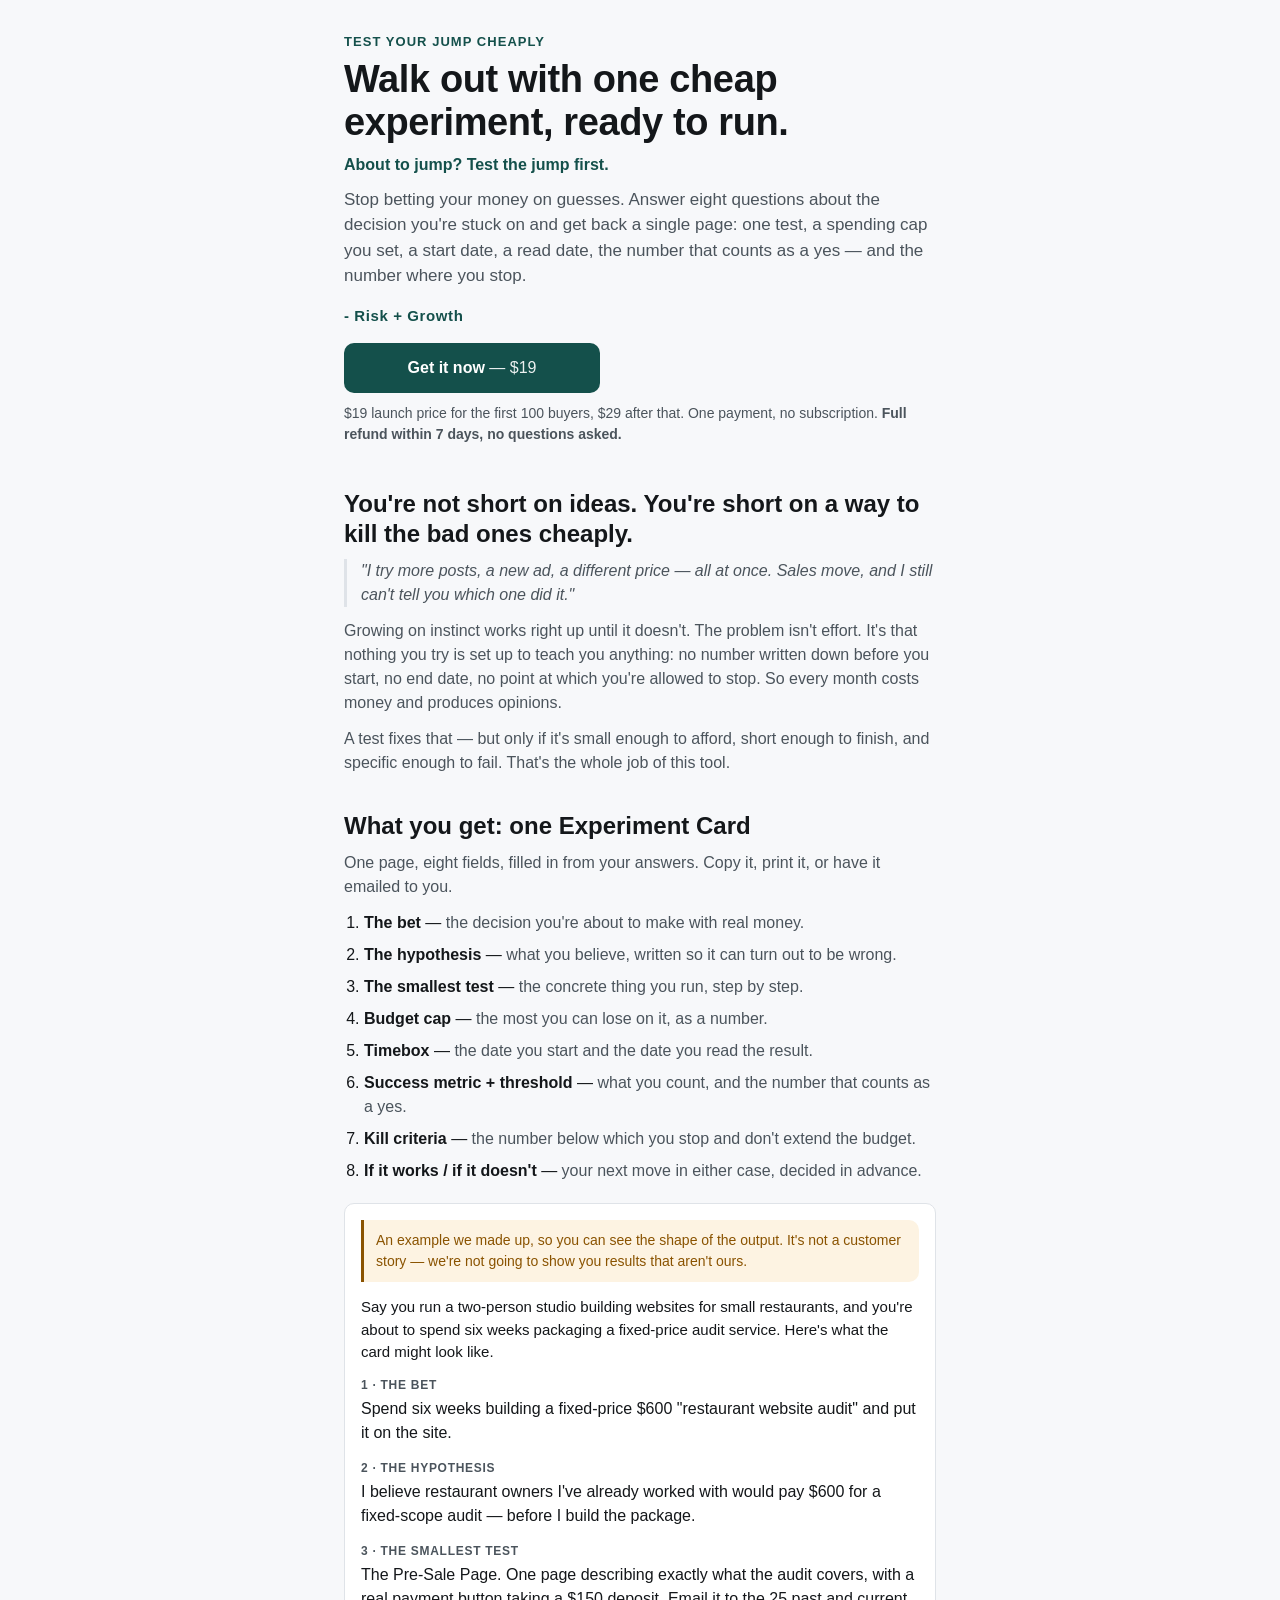
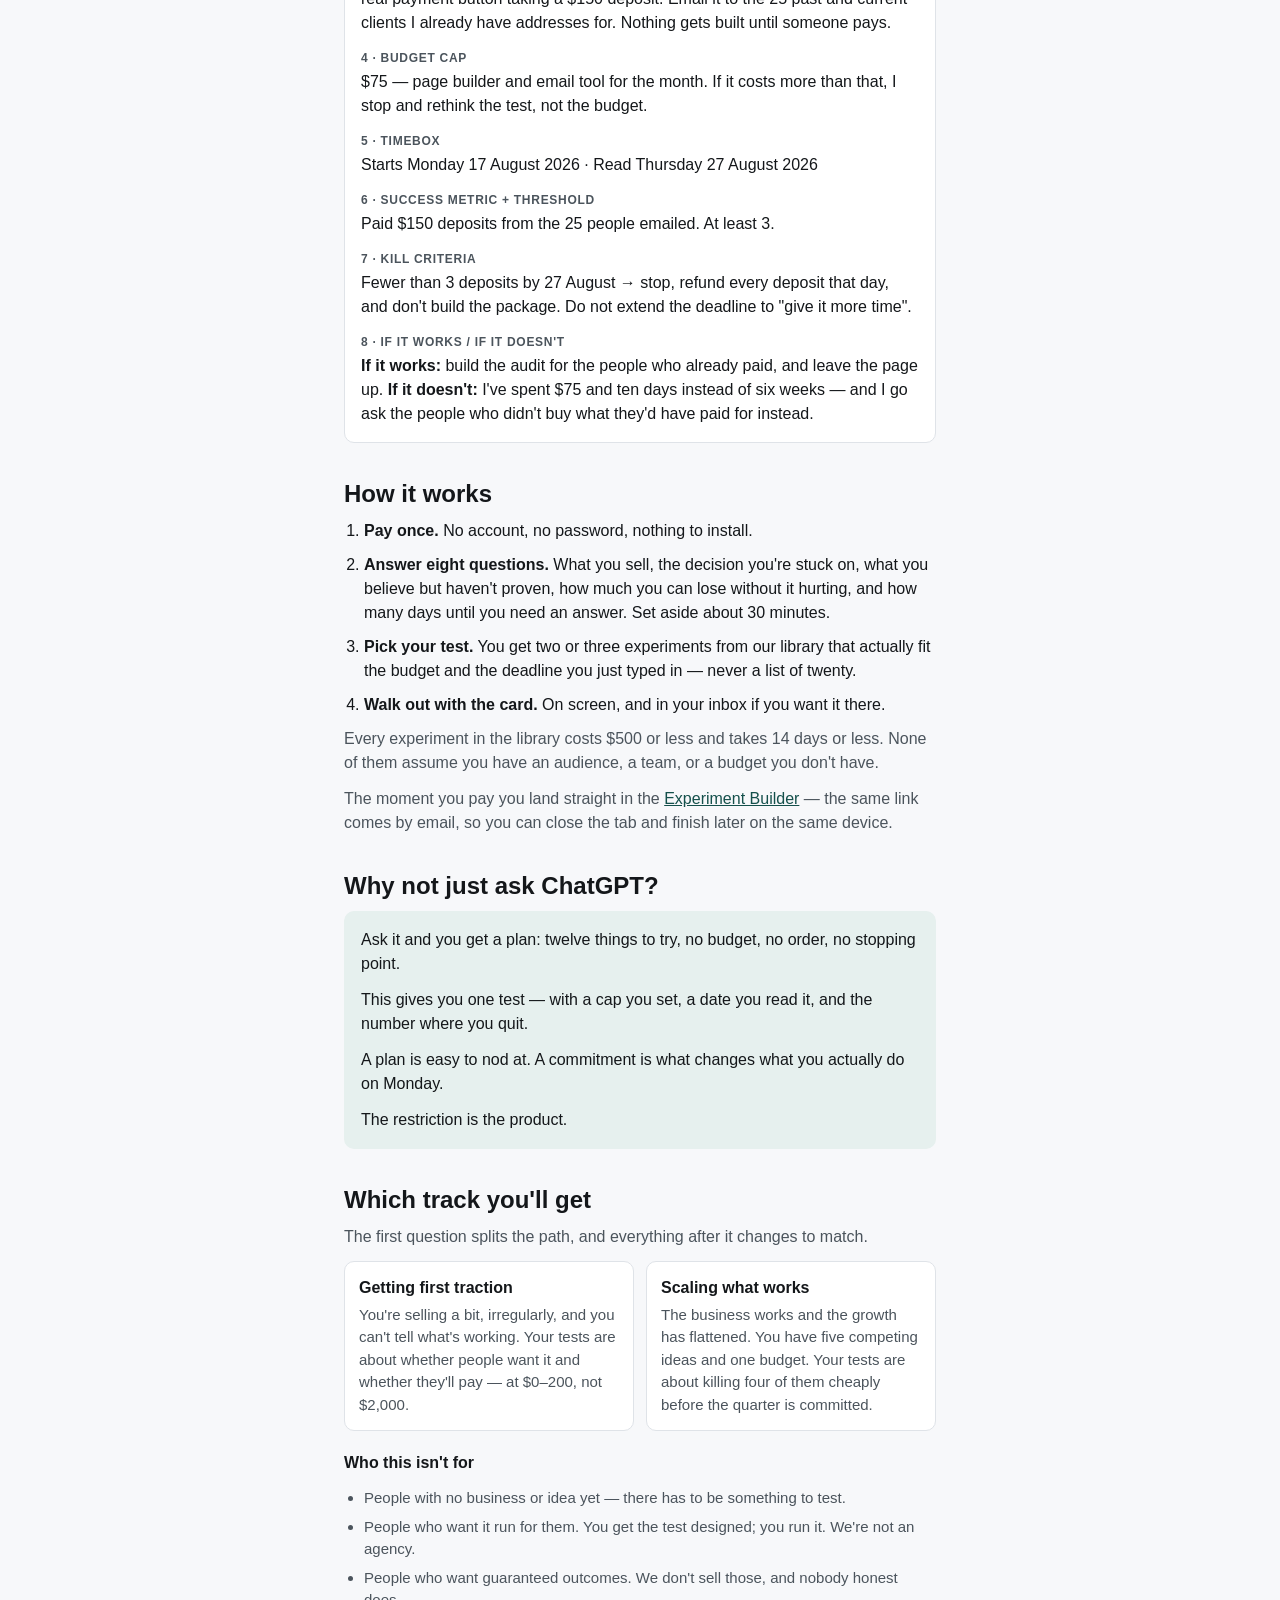
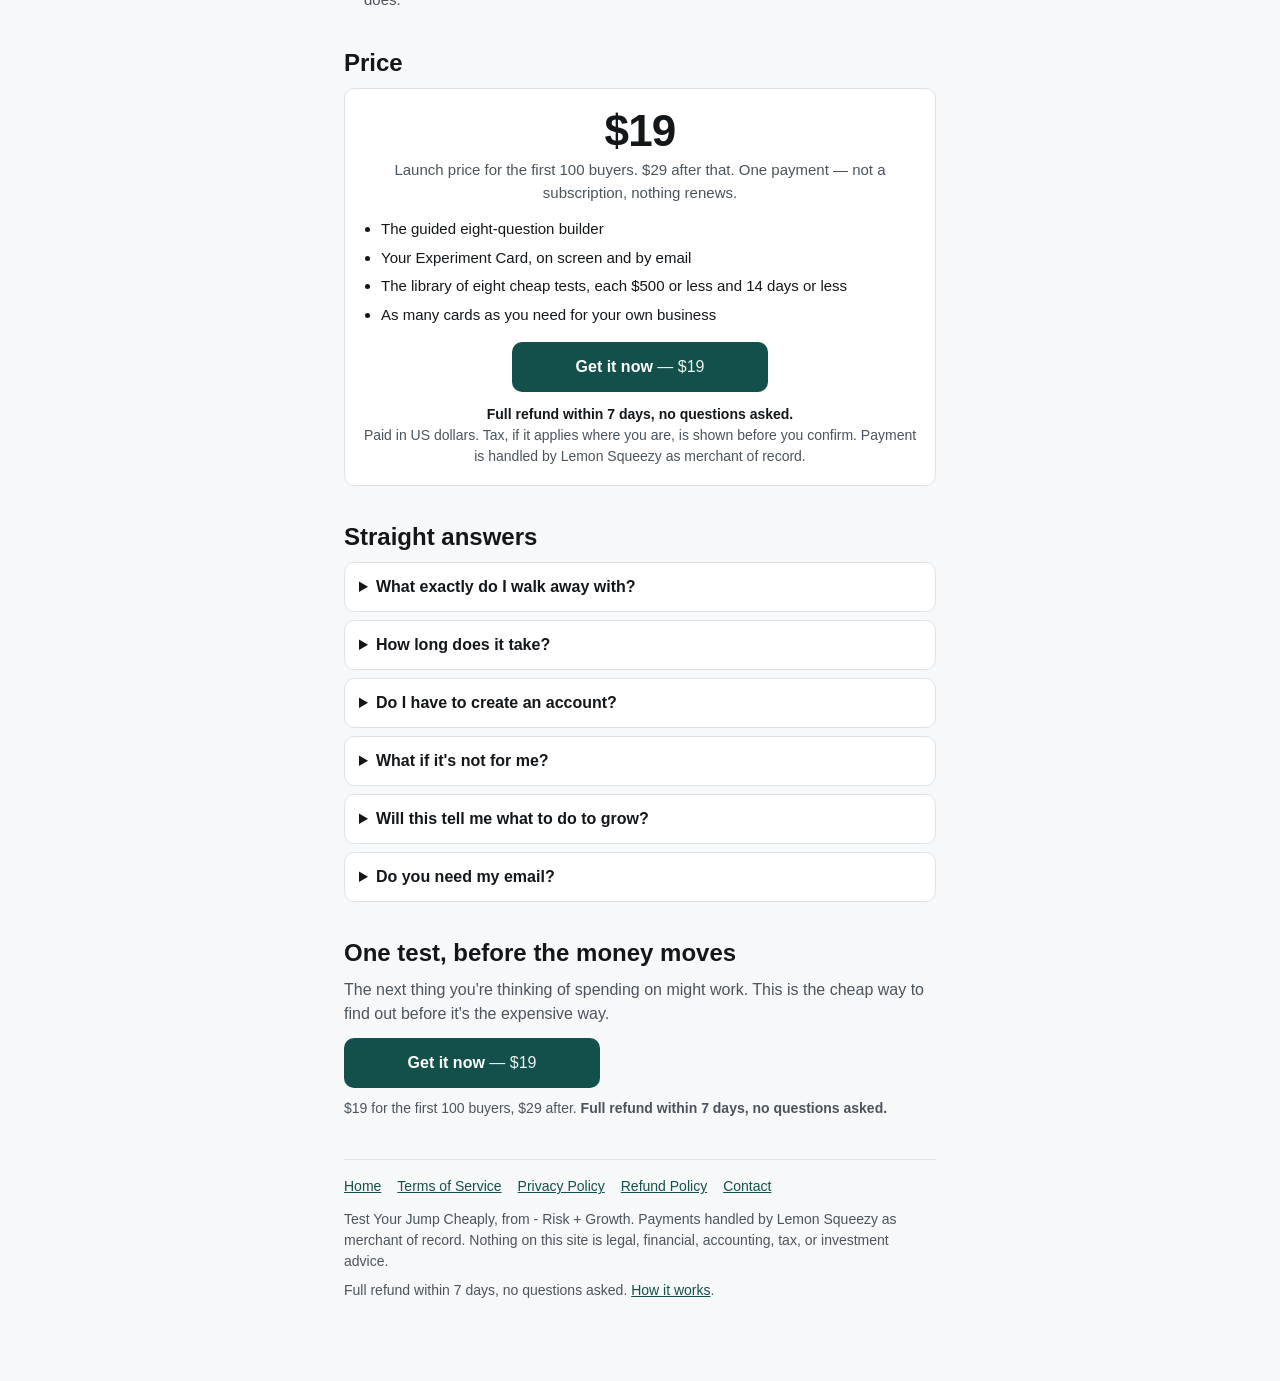
==== product/site/index.html @ 49079ad9 "RG-01: página de vendas TYJC em inglês (aguardando veredito do QA) Hero com resultado e marca '- Ris" ====
<!DOCTYPE html>
<!-- ==========================================================================
     TYJC sales page — RG-01 / US-01. Copy owned by squad-conteudo.
     This entire page goes into the founder's copy approval package on D3.

     PENDING PF-01: Lemon Squeezy account not yet created. Every purchase button
     below carries data-cta="buy" and href="#checkout". RG-02 replaces those
     hrefs with the Lemon Squeezy checkout URL — search for data-cta="buy".
     If the founder picks another Merchant of Record, update the payment-
     processor mentions in this file too.

     PENDING PF-02: support@[DOMAIN-TBD] in the footer is RG-08's token (domain
     not registered yet). Replace it together with the copies in legal/.
     ========================================================================== -->
<html lang="en">
<head>
<meta charset="utf-8">
<meta name="viewport" content="width=device-width, initial-scale=1">
<title>Test Your Jump Cheaply — walk out with one cheap experiment, ready to run</title>
<meta name="description" content="Turn the growth decision you're stuck on into one cheap experiment — with a spending cap, a deadline, a target number and the point where you stop. $19 launch price, full refund within 7 days.">
<meta name="robots" content="index, follow">
<link rel="stylesheet" href="site.css">
</head>
<body>
<main class="wrap">

  <!-- ============================ hero ============================ -->
  <header class="hero">
    <p class="kicker">Test Your Jump Cheaply</p>
    <h1 class="hero__title">Walk out with one cheap experiment, ready to run.</h1>
    <p class="hero__tag">About to jump? Test the jump first.</p>
    <p class="hero__lead">
      Stop betting your money on guesses. Answer eight questions about the decision
      you're stuck on and get back a single page: one test, a spending cap you set,
      a start date, a read date, the number that counts as a yes — and the number
      where you stop.
    </p>

    <!-- DF-07: the brand mark is written "- Risk + Growth", minus sign included.
         It reads as "less risk, more growth" and replaces that phrase as the
         brand tagline wherever the brand is named. Do not drop the leading "-". -->
    <p class="brandline">- Risk + Growth</p>

    <!-- PENDING PF-01: replace with Lemon Squeezy checkout URL (data-cta="buy") -->
    <a class="btn btn--primary" href="#checkout" data-cta="buy">
      Get it now <span class="btn__price">— $19</span>
    </a>

    <p class="hero__note">
      $19 launch price for the first 100 buyers, $29 after that. One payment, no
      subscription. <b>Full refund within 7 days, no questions asked.</b>
    </p>
  </header>

  <!-- ============================ the problem ============================ -->
  <section>
    <h2>You're not short on ideas. You're short on a way to kill the bad ones cheaply.</h2>
    <p class="quote">
      "I try more posts, a new ad, a different price — all at once. Sales move, and
      I still can't tell you which one did it."
    </p>
    <p class="lead">
      Growing on instinct works right up until it doesn't. The problem isn't effort.
      It's that nothing you try is set up to teach you anything: no number written
      down before you start, no end date, no point at which you're allowed to stop.
      So every month costs money and produces opinions.
    </p>
    <p class="lead">
      A test fixes that — but only if it's small enough to afford, short enough to
      finish, and specific enough to fail. That's the whole job of this tool.
    </p>
  </section>

  <!-- ============================ what you get ============================ -->
  <section>
    <h2>What you get: one Experiment Card</h2>
    <p class="lead">
      One page, eight fields, filled in from your answers. Copy it, print it, or have
      it emailed to you.
    </p>

    <ol class="fields">
      <li><b>The bet</b> — <span>the decision you're about to make with real money.</span></li>
      <li><b>The hypothesis</b> — <span>what you believe, written so it can turn out to be wrong.</span></li>
      <li><b>The smallest test</b> — <span>the concrete thing you run, step by step.</span></li>
      <li><b>Budget cap</b> — <span>the most you can lose on it, as a number.</span></li>
      <li><b>Timebox</b> — <span>the date you start and the date you read the result.</span></li>
      <li><b>Success metric + threshold</b> — <span>what you count, and the number that counts as a yes.</span></li>
      <li><b>Kill criteria</b> — <span>the number below which you stop and don't extend the budget.</span></li>
      <li><b>If it works / if it doesn't</b> — <span>your next move in either case, decided in advance.</span></li>
    </ol>

    <!-- Worked example. INTEGRITY NOTE (US-01 AC8): this is an invented
         illustration, labelled as such on the page. It is not a customer, not a
         case study and not a testimonial. Do not reword the flag below. -->
    <div class="example">
      <p class="example__flag">
        An example we made up, so you can see the shape of the output. It's not a
        customer story — we're not going to show you results that aren't ours.
      </p>
      <p class="example__intro">
        Say you run a two-person studio building websites for small restaurants, and
        you're about to spend six weeks packaging a fixed-price audit service. Here's
        what the card might look like.
      </p>

      <dl class="card">
        <dt>1 · The bet</dt>
        <dd>Spend six weeks building a fixed-price $600 "restaurant website audit" and put it on the site.</dd>

        <dt>2 · The hypothesis</dt>
        <dd>I believe restaurant owners I've already worked with would pay $600 for a fixed-scope audit — before I build the package.</dd>

        <dt>3 · The smallest test</dt>
        <dd>The Pre-Sale Page. One page describing exactly what the audit covers, with a real payment button taking a $150 deposit. Email it to the 25 past and current clients I already have addresses for. Nothing gets built until someone pays.</dd>

        <dt>4 · Budget cap</dt>
        <dd>$75 — page builder and email tool for the month. If it costs more than that, I stop and rethink the test, not the budget.</dd>

        <dt>5 · Timebox</dt>
        <dd>Starts Monday 17 August 2026 · Read Thursday 27 August 2026</dd>

        <dt>6 · Success metric + threshold</dt>
        <dd>Paid $150 deposits from the 25 people emailed. At least 3.</dd>

        <dt>7 · Kill criteria</dt>
        <dd>Fewer than 3 deposits by 27 August → stop, refund every deposit that day, and don't build the package. Do not extend the deadline to "give it more time".</dd>

        <dt>8 · If it works / if it doesn't</dt>
        <dd><b>If it works:</b> build the audit for the people who already paid, and leave the page up. <b>If it doesn't:</b> I've spent $75 and ten days instead of six weeks — and I go ask the people who didn't buy what they'd have paid for instead.</dd>
      </dl>
    </div>
  </section>

  <!-- ============================ how it works ============================ -->
  <section>
    <h2>How it works</h2>
    <ol class="steps-list">
      <li><b>Pay once.</b> No account, no password, nothing to install.</li>
      <li><b>Answer eight questions.</b> What you sell, the decision you're stuck on, what you believe but haven't proven, how much you can lose without it hurting, and how many days until you need an answer. Set aside about 30 minutes.</li>
      <li><b>Pick your test.</b> You get two or three experiments from our library that actually fit the budget and the deadline you just typed in — never a list of twenty.</li>
      <li><b>Walk out with the card.</b> On screen, and in your inbox if you want it there.</li>
    </ol>
    <p class="lead">
      Every experiment in the library costs $500 or less and takes 14 days or less.
      None of them assume you have an audience, a team, or a budget you don't have.
    </p>
    <!-- PENDING RG-02: the builder is currently open so QA can walk the journey
         end to end. Once checkout lands, this href becomes the post-checkout
         redirect target and the builder sits behind the payment. -->
    <p class="lead">
      The moment you pay you land straight in the
      <a href="builder.html">Experiment Builder</a> — the same link comes by email,
      so you can close the tab and finish later on the same device.
    </p>
  </section>

  <!-- ============================ the ChatGPT objection ============================ -->
  <!-- US-01 AC5: this answer must stay at 4 lines or fewer. -->
  <section>
    <h2>Why not just ask ChatGPT?</h2>
    <div class="panel panel--accent">
      <p>Ask it and you get a plan: twelve things to try, no budget, no order, no stopping point.</p>
      <p>This gives you one test — with a cap you set, a date you read it, and the number where you quit.</p>
      <p>A plan is easy to nod at. A commitment is what changes what you actually do on Monday.</p>
      <p style="margin-bottom:0">The restriction is the product.</p>
    </div>
  </section>

  <!-- ============================ who it's for ============================ -->
  <section>
    <h2>Which track you'll get</h2>
    <p class="lead">The first question splits the path, and everything after it changes to match.</p>
    <div class="tracks">
      <div class="track">
        <h3>Getting first traction</h3>
        <p>You're selling a bit, irregularly, and you can't tell what's working. Your tests are about whether people want it and whether they'll pay — at $0–200, not $2,000.</p>
      </div>
      <div class="track">
        <h3>Scaling what works</h3>
        <p>The business works and the growth has flattened. You have five competing ideas and one budget. Your tests are about killing four of them cheaply before the quarter is committed.</p>
      </div>
    </div>

    <h3>Who this isn't for</h3>
    <ul class="notfor">
      <li>People with no business or idea yet — there has to be something to test.</li>
      <li>People who want it run for them. You get the test designed; you run it. We're not an agency.</li>
      <li>People who want guaranteed outcomes. We don't sell those, and nobody honest does.</li>
    </ul>
  </section>

  <!-- ============================ price + checkout ============================ -->
  <section id="checkout">
    <h2>Price</h2>
    <div class="price">
      <p class="price__now">$19</p>
      <p class="price__then">Launch price for the first 100 buyers. $29 after that. One payment — not a subscription, nothing renews.</p>

      <ul class="price__what">
        <li>The guided eight-question builder</li>
        <li>Your Experiment Card, on screen and by email</li>
        <li>The library of eight cheap tests, each $500 or less and 14 days or less</li>
        <li>As many cards as you need for your own business</li>
      </ul>

      <!-- PENDING PF-01: replace with Lemon Squeezy checkout URL (data-cta="buy") -->
      <a class="btn btn--primary" href="#checkout" data-cta="buy">
        Get it now <span class="btn__price">— $19</span>
      </a>

      <p class="price__guarantee">
        <b>Full refund within 7 days, no questions asked.</b><br>
        Paid in US dollars. Tax, if it applies where you are, is shown before you
        confirm. Payment is handled by Lemon Squeezy as merchant of record.
      </p>
    </div>
  </section>

  <!-- ============================ faq ============================ -->
  <section>
    <h2>Straight answers</h2>
    <div class="faq">
      <details>
        <summary>What exactly do I walk away with?</summary>
        <p>One Experiment Card: the eight fields above, filled in for your situation. That's the product. It isn't a course, a PDF of theory, or a call.</p>
      </details>
      <details>
        <summary>How long does it take?</summary>
        <p>Set aside about 30 minutes. You can stop halfway and come back — your answers stay in your browser on that device, and the email link brings you back.</p>
      </details>
      <details>
        <summary>Do I have to create an account?</summary>
        <p>No. No account, no password. You pay, you go straight to the builder, and the link comes by email too.</p>
      </details>
      <details>
        <summary>What if it's not for me?</summary>
        <p>Email us within 7 days and you get the full amount back, without having to explain. Keep any card you already made. Details on the <a href="legal/refunds.html">refund policy</a> page.</p>
      </details>
      <details>
        <summary>Will this tell me what to do to grow?</summary>
        <p>No — it helps you design one test and tells you when to stop. What the test says about your business is something you find out by running it. Anyone promising you the answer in advance is selling you something else.</p>
      </details>
      <details>
        <summary>Do you need my email?</summary>
        <p>Only if you want the card sent to you. The card shows on screen either way — the email is never a gate on something you paid for. What we store and how to have it deleted is on the <a href="legal/privacy.html">privacy policy</a> page.</p>
      </details>
    </div>
  </section>

  <!-- ============================ closing ============================ -->
  <section>
    <h2>One test, before the money moves</h2>
    <p class="lead">
      The next thing you're thinking of spending on might work. This is the cheap way
      to find out before it's the expensive way.
    </p>
    <!-- PENDING PF-01: replace with Lemon Squeezy checkout URL (data-cta="buy") -->
    <a class="btn btn--primary" href="#checkout" data-cta="buy">
      Get it now <span class="btn__price">— $19</span>
    </a>
    <p class="hero__note">
      $19 for the first 100 buyers, $29 after. <b>Full refund within 7 days, no
      questions asked.</b>
    </p>
  </section>

  <!-- ============================ legal footer ============================ -->
  <!-- Legal footer — handoff from squad-conteudo, legal/_footer-snippet.html (RG-08).
       Copy kept verbatim. Hrefs use the "page at site root" prefix documented in the
       snippet. Home is included now that this page exists. support@[DOMAIN-TBD] is
       RG-08's token, tracked under PF-02 (domain not registered yet). -->
  <footer class="foot">
    <nav class="foot__legal" aria-label="Legal">
      <a href="index.html">Home</a>
      <a href="legal/terms.html">Terms of Service</a>
      <a href="legal/privacy.html">Privacy Policy</a>
      <a href="legal/refunds.html">Refund Policy</a>
      <a href="mailto:support@[DOMAIN-TBD]">Contact</a>
    </nav>
    <p>Test Your Jump Cheaply, from - Risk + Growth. Payments handled by Lemon Squeezy as merchant of record. Nothing on this site is legal, financial, accounting, tax, or investment advice.</p>
    <p>Full refund within 7 days, no questions asked. <a href="legal/refunds.html">How it works</a>.</p>
  </footer>

</main>

<!-- Analytics seam only. RG-07 owns page_view (site-wide) and RG-02 owns
     checkout_start on the data-cta="buy" buttons — this page deliberately emits
     neither, so nothing double-fires when those stories land. -->
<script src="analytics.js"></script>
</body>
</html>
---- product/site/site.css ----
/* TYJC — sales page (RG-01 / US-01).
   Mobile first: designed at 375px, then widened.
   Design tokens are deliberately identical to builder.css so the page and the
   product it sells look like one thing. No external fonts, no images, no
   network requests of any kind (product CSP is zero external network). */

:root {
  --ink: #14171a;
  --ink-soft: #4b545c;
  --line: #dfe3e8;
  --bg: #f7f8fa;
  --card: #ffffff;
  --accent: #14504b;
  --accent-soft: #e6f0ee;
  --warn: #8a5300;
  --warn-soft: #fdf3e2;
  --radius: 10px;
  color-scheme: light;
}

* { box-sizing: border-box; }

html, body {
  margin: 0;
  padding: 0;
  background: var(--bg);
  color: var(--ink);
  font-family: -apple-system, BlinkMacSystemFont, "Segoe UI", Roboto, Helvetica, Arial, sans-serif;
  font-size: 16px;
  line-height: 1.5;
  -webkit-text-size-adjust: 100%;
}

.wrap {
  max-width: 40rem;
  margin: 0 auto;
  padding: 20px 16px 56px;
}

a { color: var(--accent); }

/* ---------------- hero ---------------- */

.hero { padding-bottom: 8px; }

.kicker {
  margin: 0;
  font-size: 0.8125rem;
  letter-spacing: 0.08em;
  text-transform: uppercase;
  color: var(--accent);
  font-weight: 700;
}

.hero__title {
  margin: 6px 0 8px;
  font-size: 1.75rem;
  line-height: 1.15;
  letter-spacing: -0.01em;
}

.hero__tag {
  margin: 0 0 10px;
  font-weight: 700;
  color: var(--accent);
}

.hero__lead {
  margin: 0 0 16px;
  color: var(--ink-soft);
}

/* DF-07 brand mark: "- Risk + Growth". The leading minus is part of the
   identity, so it must not be mistaken for a list bullet or a stray dash —
   hence its own line, tracked wider, in the brand colour. */
.brandline {
  margin: 0 0 16px;
  font-weight: 700;
  font-size: 0.9375rem;
  letter-spacing: 0.04em;
  color: var(--accent);
}

.hero__note {
  margin: 10px 0 0;
  font-size: 0.875rem;
  color: var(--ink-soft);
}

/* ---------------- buttons ---------------- */

.btn {
  display: block;
  width: 100%;
  font: inherit;
  font-weight: 700;
  min-height: 48px;
  line-height: 48px;
  padding: 0 20px;
  border-radius: var(--radius);
  border: 1px solid transparent;
  text-align: center;
  text-decoration: none;
  cursor: pointer;
}

.btn--primary { background: var(--accent); color: #fff; }

.btn:focus-visible {
  outline: 2px solid var(--accent);
  outline-offset: 2px;
}

.btn__price { font-weight: 400; opacity: 0.92; }

/* ---------------- sections ---------------- */

section { margin-top: 36px; }

h2 {
  margin: 0 0 10px;
  font-size: 1.3125rem;
  line-height: 1.25;
}

h3 {
  margin: 20px 0 6px;
  font-size: 1rem;
}

p { margin: 0 0 12px; }

.lead { color: var(--ink-soft); }

.panel {
  background: var(--card);
  border: 1px solid var(--line);
  border-radius: var(--radius);
  padding: 16px;
}

.panel--accent {
  background: var(--accent-soft);
  border-color: transparent;
}

.quote {
  margin: 0 0 12px;
  padding-left: 14px;
  border-left: 3px solid var(--line);
  color: var(--ink-soft);
  font-style: italic;
}

/* ---------------- the eight fields ---------------- */

.fields {
  margin: 0;
  padding-left: 20px;
}

.fields li { margin-bottom: 8px; }
.fields b { display: inline; }
.fields span { color: var(--ink-soft); }

/* worked example */

.example {
  margin-top: 20px;
  background: var(--card);
  border: 1px solid var(--line);
  border-radius: var(--radius);
  padding: 16px;
}

.example__flag {
  margin: 0 0 14px;
  padding: 10px 12px;
  background: var(--warn-soft);
  border-left: 3px solid var(--warn);
  border-radius: 0 var(--radius) var(--radius) 0;
  font-size: 0.875rem;
  color: var(--warn);
}

.example__intro { font-size: 0.9375rem; }

.card { margin: 0; }

.card dt {
  font-size: 0.75rem;
  letter-spacing: 0.06em;
  text-transform: uppercase;
  color: var(--ink-soft);
  font-weight: 700;
  margin-top: 14px;
}

.card dt:first-of-type { margin-top: 0; }

.card dd {
  margin: 3px 0 0;
  overflow-wrap: break-word;
}

/* ---------------- steps ---------------- */

.steps-list {
  margin: 0;
  padding-left: 20px;
}

.steps-list li { margin-bottom: 10px; }

/* ---------------- tracks / who it's for ---------------- */

.tracks { display: grid; gap: 12px; }

.track {
  background: var(--card);
  border: 1px solid var(--line);
  border-radius: var(--radius);
  padding: 14px;
}

.track h3 { margin: 0 0 4px; }
.track p { margin: 0; font-size: 0.9375rem; color: var(--ink-soft); }

.notfor {
  margin: 12px 0 0;
  padding-left: 20px;
  color: var(--ink-soft);
  font-size: 0.9375rem;
}

.notfor li { margin-bottom: 6px; }

/* ---------------- price block ---------------- */

.price {
  background: var(--card);
  border: 1px solid var(--line);
  border-radius: var(--radius);
  padding: 18px 16px;
  text-align: center;
}

.price__now {
  margin: 0;
  font-size: 2.25rem;
  font-weight: 800;
  line-height: 1.1;
  letter-spacing: -0.02em;
}

.price__then {
  margin: 4px 0 14px;
  font-size: 0.9375rem;
  color: var(--ink-soft);
}

.price__what {
  margin: 0 0 16px;
  text-align: left;
  padding-left: 20px;
  font-size: 0.9375rem;
}

.price__what li { margin-bottom: 6px; }

.price__guarantee {
  margin: 12px 0 0;
  font-size: 0.875rem;
  color: var(--ink-soft);
}

.price__guarantee b { color: var(--ink); }

/* ---------------- faq ---------------- */

.faq { margin-top: 8px; }

.faq details {
  background: var(--card);
  border: 1px solid var(--line);
  border-radius: var(--radius);
  padding: 12px 14px;
  margin-bottom: 8px;
}

.faq summary {
  cursor: pointer;
  font-weight: 600;
  min-height: 24px;
}

.faq p { margin: 10px 0 0; font-size: 0.9375rem; color: var(--ink-soft); }
.faq p:last-child { margin-bottom: 0; }

/* ---------------- footer ---------------- */

.foot {
  margin-top: 40px;
  padding-top: 16px;
  border-top: 1px solid var(--line);
  font-size: 0.875rem;
  color: var(--ink-soft);
}

.foot p { margin: 0 0 8px; }

.foot__legal {
  display: flex;
  flex-wrap: wrap;
  gap: 4px 16px;
  margin: 0 0 12px;
}

.foot a { color: var(--accent); }

/* ---------------- wider screens ---------------- */

@media (min-width: 40rem) {
  .wrap { padding: 32px 24px 72px; }
  .hero__title { font-size: 2.375rem; }
  .hero__lead { font-size: 1.0625rem; }
  h2 { font-size: 1.5rem; }
  .btn { display: inline-block; width: auto; min-width: 16rem; }
  .tracks { grid-template-columns: 1fr 1fr; }
  .price__now { font-size: 2.75rem; }
}
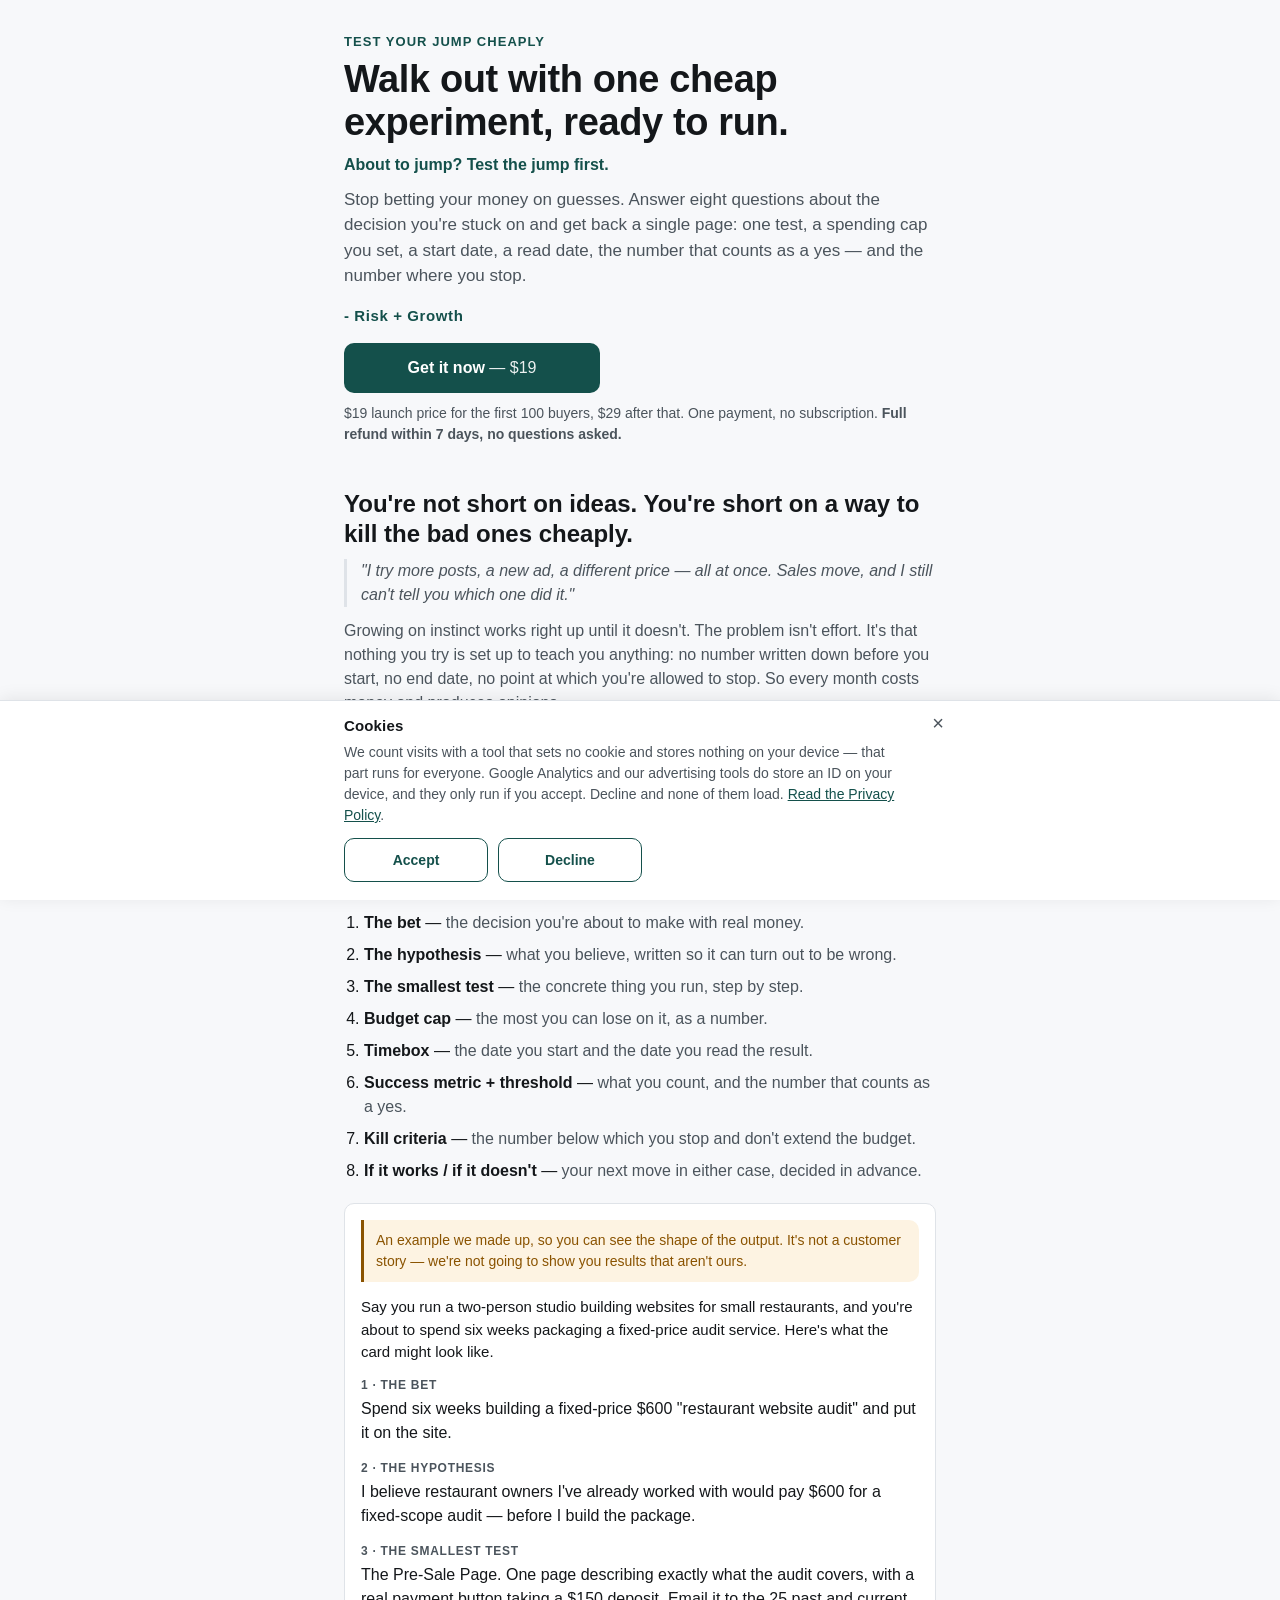
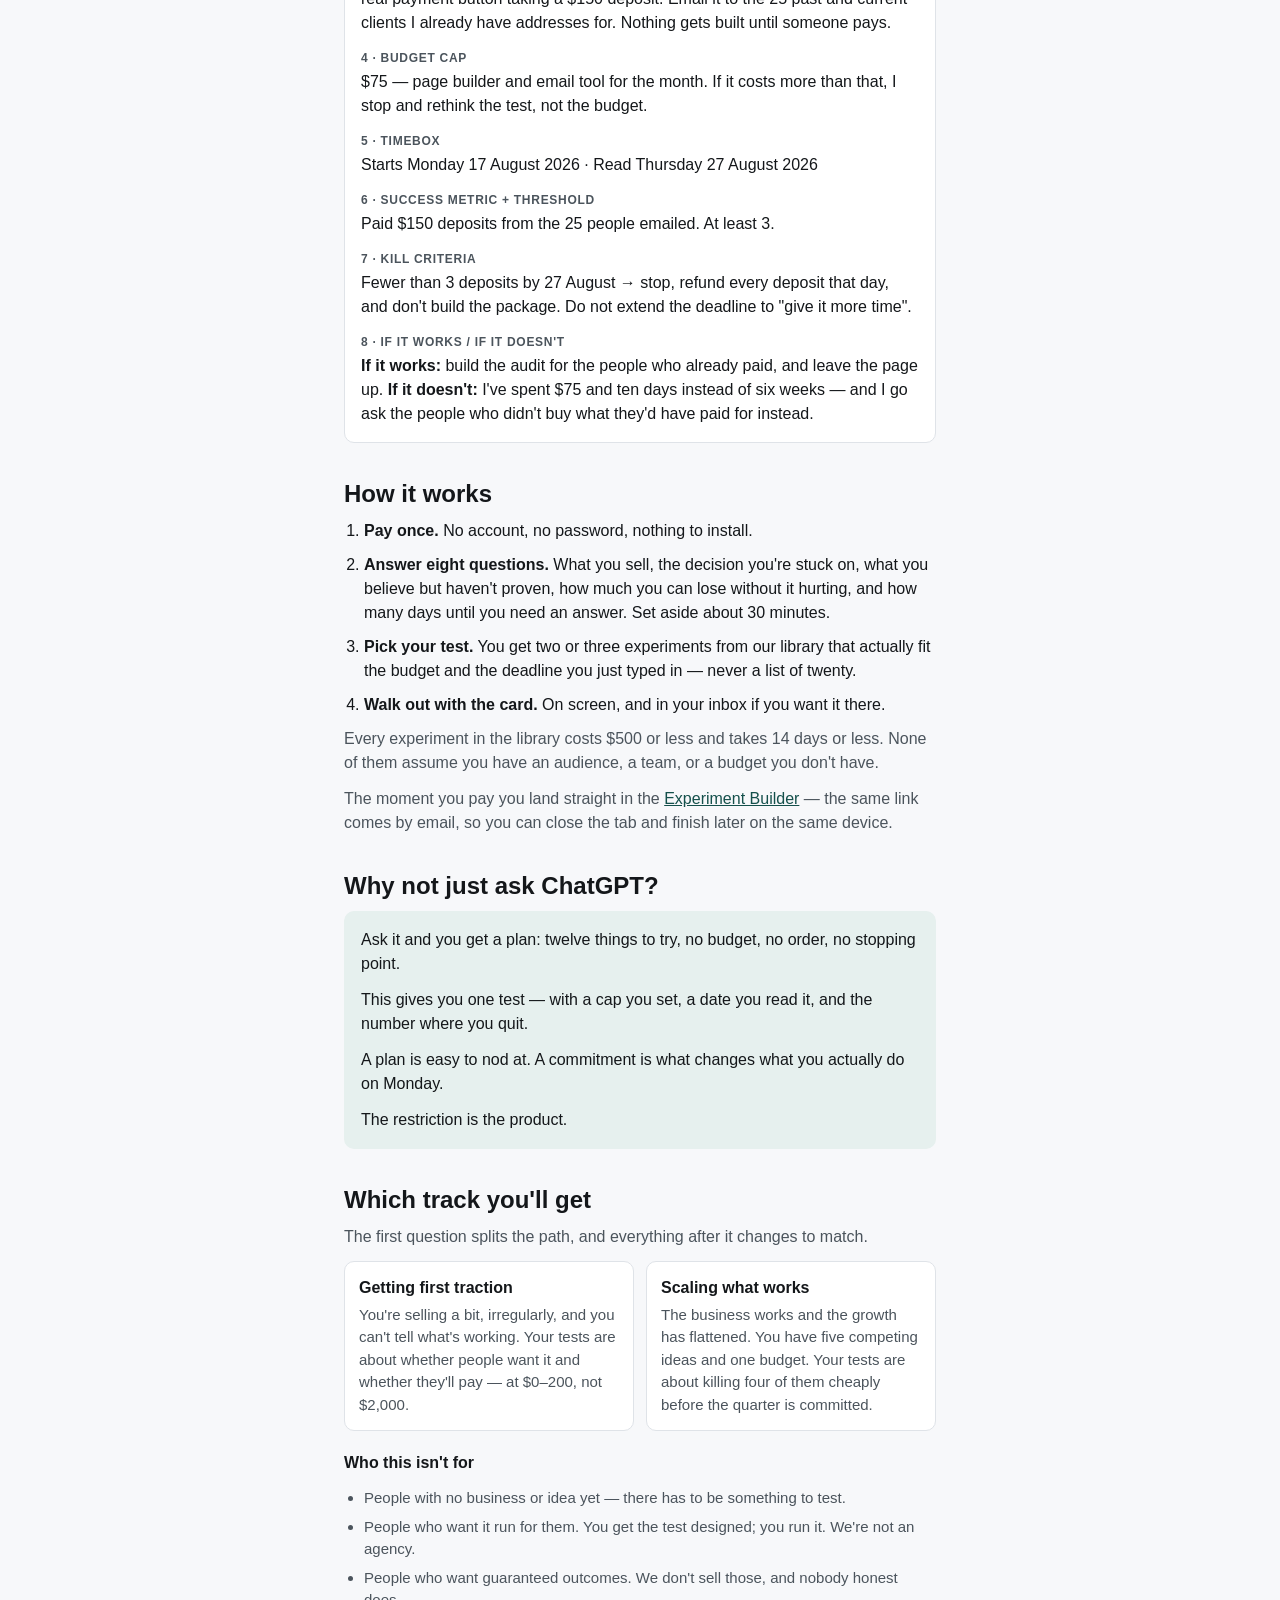
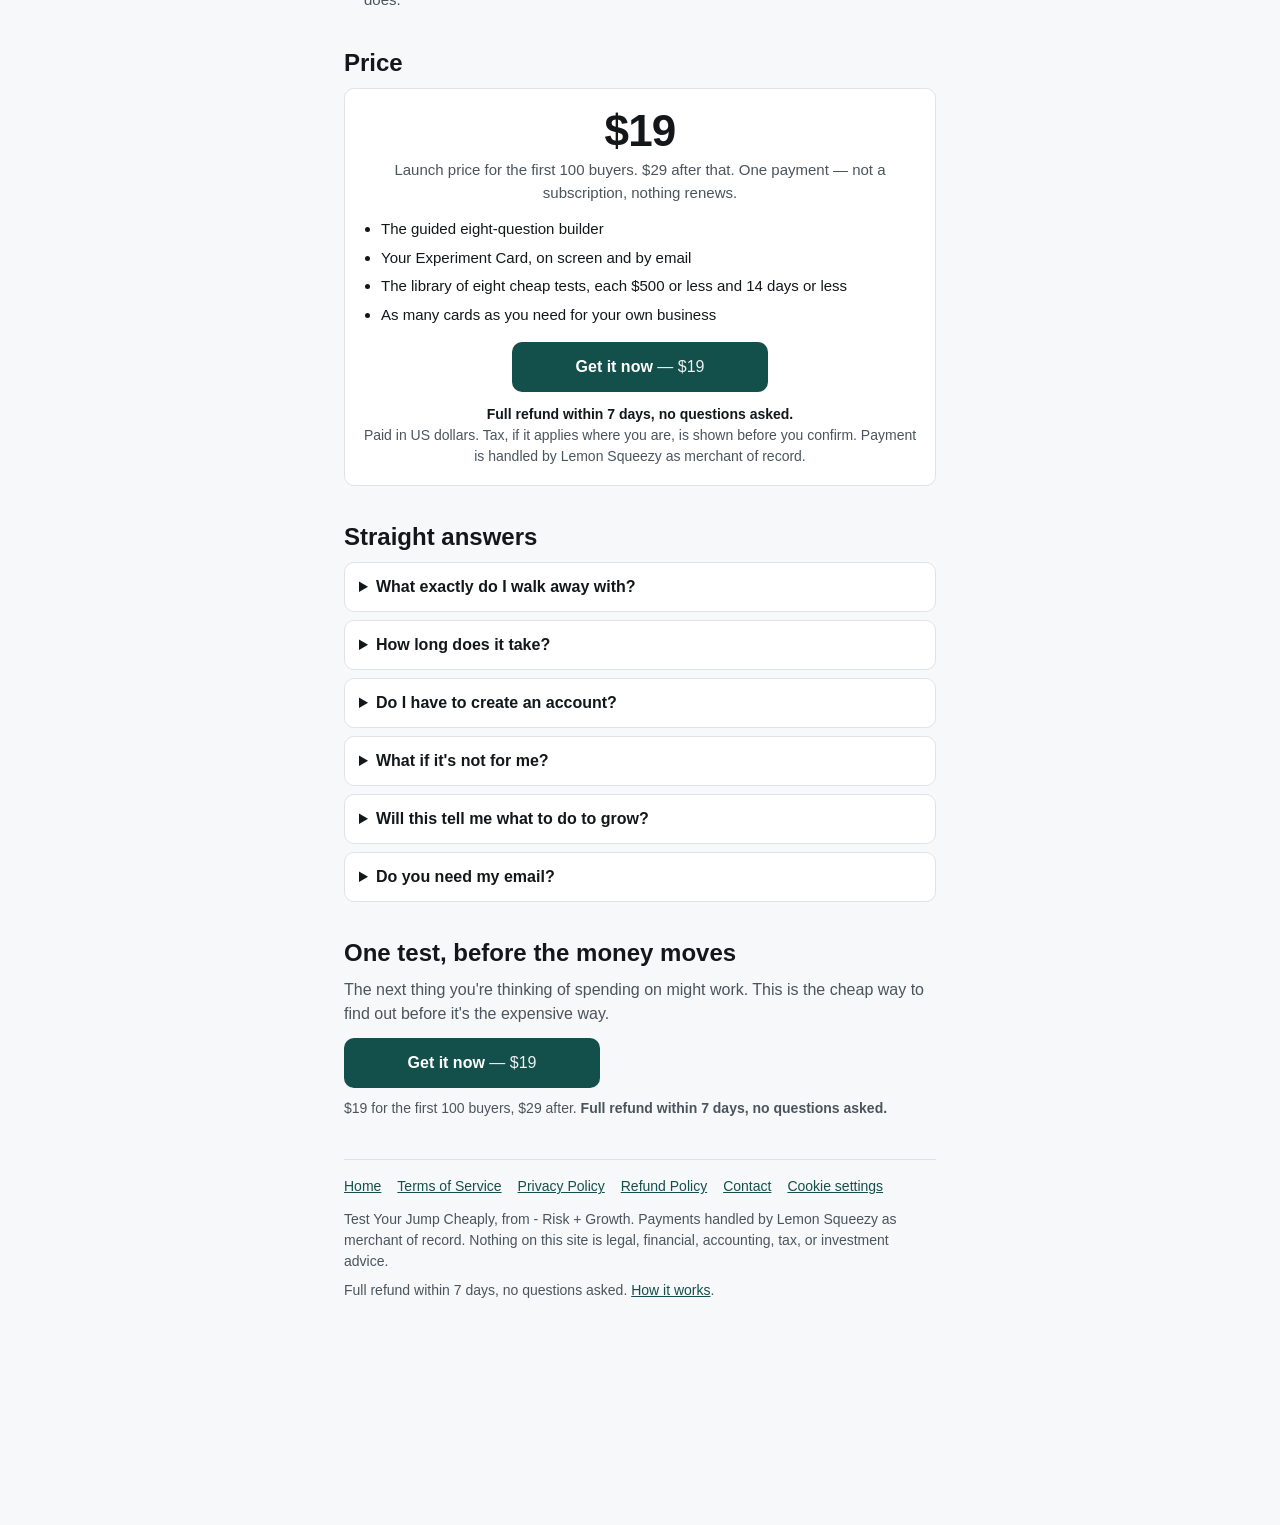
==== commit 0ddd8235: "DT-01 e DT-02: banner de consentimento e "Cookie settings" no rodape A secao 9 da Privacy Policy ja " ====
--- a/product/site/index.html
+++ b/product/site/index.html
@@ -3,13 +3,17 @@
      TYJC sales page — RG-01 / US-01. Copy owned by squad-conteudo.
      This entire page goes into the founder's copy approval package on D3.
 
-     PENDING PF-01: Lemon Squeezy account not yet created. Every purchase button
-     below carries data-cta="buy" and href="#checkout". RG-02 replaces those
-     hrefs with the Lemon Squeezy checkout URL — search for data-cta="buy".
-     If the founder picks another Merchant of Record, update the payment-
-     processor mentions in this file too.
-
-     PENDING PF-02: support@[DOMAIN-TBD] in the footer is RG-08's token (domain
+     PF-01 RESOLVED (D2): Lemon Squeezy account created; it is the confirmed
+     Merchant of Record (DF-03), so the payment-processor mentions in this file
+     are settled.
+
+     PENDING PF-08: the checkout URL itself does not exist yet — an account is
+     not a buy link. It needs a store, a product priced per DF-02 ($29, with $19
+     for the first 100), and the store activated for live payments. Until then
+     every purchase button below carries data-cta="buy" and href="#checkout";
+     RG-02 swaps those hrefs — search for data-cta="buy". Three of them.
+
+     PENDING PF-02: contact@lessriskmoregrowth.com in the footer is RG-08's token (domain
      not registered yet). Replace it together with the copies in legal/.
      ========================================================================== -->
 <html lang="en">
@@ -20,6 +24,7 @@
 <meta name="description" content="Turn the growth decision you're stuck on into one cheap experiment — with a spending cap, a deadline, a target number and the point where you stop. $19 launch price, full refund within 7 days.">
 <meta name="robots" content="index, follow">
 <link rel="stylesheet" href="site.css">
+<link rel="stylesheet" href="consent.css">
 </head>
 <body>
 <main class="wrap">
@@ -41,7 +46,7 @@
          brand tagline wherever the brand is named. Do not drop the leading "-". -->
     <p class="brandline">- Risk + Growth</p>
 
-    <!-- PENDING PF-01: replace with Lemon Squeezy checkout URL (data-cta="buy") -->
+    <!-- PENDING PF-08: replace with Lemon Squeezy checkout URL (data-cta="buy") -->
     <a class="btn btn--primary" href="#checkout" data-cta="buy">
       Get it now <span class="btn__price">— $19</span>
     </a>
@@ -204,7 +209,7 @@
         <li>As many cards as you need for your own business</li>
       </ul>
 
-      <!-- PENDING PF-01: replace with Lemon Squeezy checkout URL (data-cta="buy") -->
+      <!-- PENDING PF-08: replace with Lemon Squeezy checkout URL (data-cta="buy") -->
       <a class="btn btn--primary" href="#checkout" data-cta="buy">
         Get it now <span class="btn__price">— $19</span>
       </a>
@@ -255,7 +260,7 @@
       The next thing you're thinking of spending on might work. This is the cheap way
       to find out before it's the expensive way.
     </p>
-    <!-- PENDING PF-01: replace with Lemon Squeezy checkout URL (data-cta="buy") -->
+    <!-- PENDING PF-08: replace with Lemon Squeezy checkout URL (data-cta="buy") -->
     <a class="btn btn--primary" href="#checkout" data-cta="buy">
       Get it now <span class="btn__price">— $19</span>
     </a>
@@ -268,7 +273,7 @@
   <!-- ============================ legal footer ============================ -->
   <!-- Legal footer — handoff from squad-conteudo, legal/_footer-snippet.html (RG-08).
        Copy kept verbatim. Hrefs use the "page at site root" prefix documented in the
-       snippet. Home is included now that this page exists. support@[DOMAIN-TBD] is
+       snippet. Home is included now that this page exists. contact@lessriskmoregrowth.com is
        RG-08's token, tracked under PF-02 (domain not registered yet). -->
   <footer class="foot">
     <nav class="foot__legal" aria-label="Legal">
@@ -276,7 +281,12 @@
       <a href="legal/terms.html">Terms of Service</a>
       <a href="legal/privacy.html">Privacy Policy</a>
       <a href="legal/refunds.html">Refund Policy</a>
-      <a href="mailto:support@[DOMAIN-TBD]">Contact</a>
+      <a href="mailto:contact@lessriskmoregrowth.com">Contact</a>
+      <!-- DT-02: reopens the cookie banner. Privacy Policy §9 promises
+           withdrawing is exactly as easy as accepting. consent.js reveals it;
+           with JavaScript off it stays hidden, because with JavaScript off
+           nothing is loaded or stored to withdraw. -->
+      <button type="button" data-tyjc-consent="open">Cookie settings</button>
     </nav>
     <p>Test Your Jump Cheaply, from - Risk + Growth. Payments handled by Lemon Squeezy as merchant of record. Nothing on this site is legal, financial, accounting, tax, or investment advice.</p>
     <p>Full refund within 7 days, no questions asked. <a href="legal/refunds.html">How it works</a>.</p>
@@ -287,6 +297,11 @@
 <!-- Analytics seam only. RG-07 owns page_view (site-wide) and RG-02 owns
      checkout_start on the data-cta="buy" buttons — this page deliberately emits
      neither, so nothing double-fires when those stories land. -->
+<script src="analytics-config.js"></script>
 <script src="analytics.js"></script>
+<!-- DT-01: the consent gate. Nothing third-party is requested by any of the
+     three files above until consent.js decides it may be — Plausible because
+     it needs no cookie, GA4 only after an explicit Accept (Privacy Policy §9). -->
+<script src="consent.js"></script>
 </body>
 </html>
--- a/product/site/consent.css
+++ b/product/site/consent.css
@@ -0,0 +1,140 @@
+/* TYJC — cookie banner and "Cookie settings" control (DT-01 / DT-02).
+
+   One shared file because the banner appears on four different stylesheets:
+   site.css (sales), builder.css + card.css (builder), legal/legal.css (the
+   three legal pages, which also have a dark mode) and report.html's inline
+   panel styles. Duplicating it into each would be four copies to keep in sync.
+
+   It carries no palette of its own: every colour reads the host page's tokens
+   with a fallback chain, so the banner is light on the sales page and dark on
+   a legal page viewed in dark mode without a single media query here. The
+   fallback literals are site.css's values, used only if a page defines nothing.
+
+   Mobile first, designed at 375px like the rest of the site. */
+
+.cc {
+  position: fixed;
+  left: 0;
+  right: 0;
+  bottom: 0;
+  z-index: 9999;
+  background: var(--card, var(--bg, #ffffff));
+  color: var(--ink, #14171a);
+  border-top: 1px solid var(--line, var(--rule, #dfe3e8));
+  box-shadow: 0 -2px 16px rgba(0, 0, 0, 0.08);
+  font-family: inherit;
+  font-size: 0.875rem;
+  line-height: 1.5;
+}
+
+.cc[hidden] { display: none; }
+
+.cc:focus { outline: none; }
+
+.cc__inner {
+  position: relative;
+  max-width: 40rem;
+  margin: 0 auto;
+  padding: 14px 40px 16px 16px;
+}
+
+.cc__title {
+  margin: 0 0 6px;
+  font-size: 0.9375rem;
+  font-weight: 700;
+  letter-spacing: 0.01em;
+}
+
+.cc__text {
+  margin: 0;
+  color: var(--ink-soft, var(--soft, #4b545c));
+}
+
+.cc__link { color: var(--accent, #14504b); }
+
+.cc__current {
+  margin: 8px 0 0;
+  font-weight: 700;
+  color: var(--ink, #14171a);
+}
+
+.cc__current[hidden] { display: none; }
+
+/* Accept and Decline are deliberately identical: same size, same border, same
+   weight, same colour. Neither is the "obvious" one — Privacy Policy §9 says
+   withdrawing is exactly as easy as accepting, and that has to be visible. */
+.cc__actions {
+  display: flex;
+  gap: 10px;
+  margin-top: 12px;
+}
+
+.cc__btn {
+  flex: 1 1 0;
+  min-height: 44px;
+  padding: 10px 14px;
+  border: 1px solid var(--accent, #14504b);
+  border-radius: var(--radius, 10px);
+  background: transparent;
+  color: var(--accent, #14504b);
+  font: inherit;
+  font-weight: 700;
+  cursor: pointer;
+}
+
+.cc__btn:hover { background: var(--accent-soft, var(--bg-soft, transparent)); }
+
+.cc__btn:focus-visible {
+  outline: 2px solid var(--accent, #14504b);
+  outline-offset: 2px;
+}
+
+.cc__dismiss {
+  position: absolute;
+  top: 6px;
+  right: 6px;
+  width: 32px;
+  height: 32px;
+  padding: 0;
+  border: 0;
+  background: transparent;
+  color: var(--ink-soft, var(--soft, #4b545c));
+  font: inherit;
+  font-size: 1.25rem;
+  line-height: 1;
+  cursor: pointer;
+}
+
+.cc__dismiss:focus-visible {
+  outline: 2px solid var(--accent, #14504b);
+  outline-offset: 2px;
+}
+
+/* Room to scroll past the footer while the banner is up, so it never buries
+   the legal links underneath it. Removed the moment the banner closes. */
+.cc-open body { padding-bottom: 13rem; }
+
+/* DT-02 — the footer control. Styled as a link because that is what it sits
+   among, but it is a button, because it opens something instead of going
+   somewhere. Hidden until consent.js marks the document ready: with
+   JavaScript off nothing loads and nothing is stored either way, so an inert
+   control would be worse than none. */
+[data-tyjc-consent="open"] { display: none; }
+
+.cc-ready [data-tyjc-consent="open"] {
+  display: inline;
+  padding: 0;
+  border: 0;
+  background: none;
+  color: var(--accent, #14504b);
+  font: inherit;
+  text-decoration: underline;
+  cursor: pointer;
+}
+
+@media (min-width: 40rem) {
+  .cc__inner { padding: 16px 48px 18px 24px; }
+  .cc__actions { justify-content: flex-start; }
+  .cc__btn { flex: 0 0 auto; min-width: 9rem; }
+  .cc-open body { padding-bottom: 9rem; }
+}
